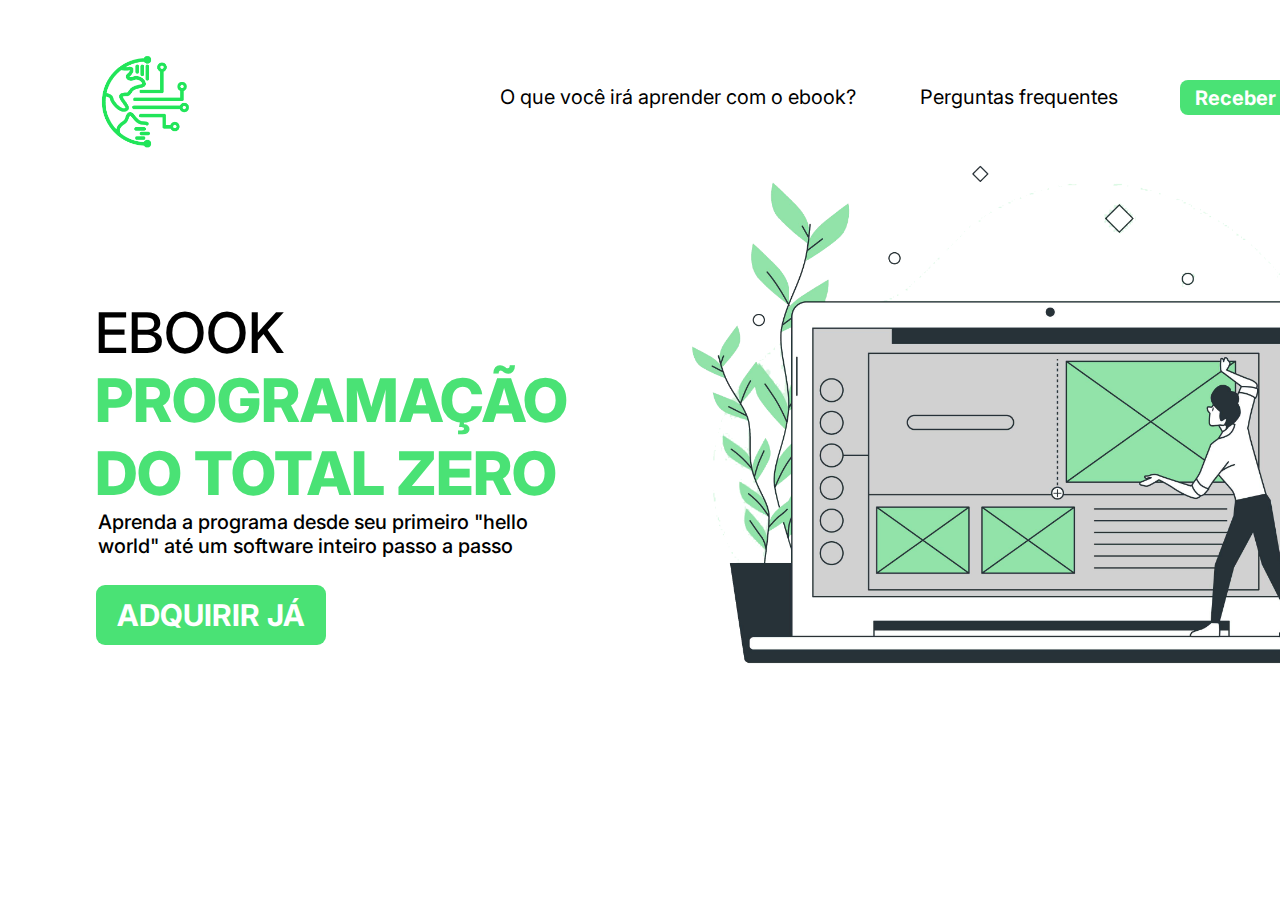
==== landingpage.html @ a174db8d "first-commit" ====
<!DOCTYPE html>
<html lang="en">
<head>
    <meta charset="UTF-8">
    <meta http-equiv="X-UA-Compatible" content="IE=edge">
    <meta name="viewport" content="width=device-width, initial-scale=1.0">
    <title>Landing Page</title>
    <link rel="stylesheet" href="style.css">
    <link rel="preconnect" href="https://fonts.googleapis.com">
    <link rel="preconnect" href="https://fonts.gstatic.com" crossorigin>
    <link href="https://fonts.googleapis.com/css2?family=Inter:wght@300;400&display=swap" rel="stylesheet">
</head>
<body>
    <img src="Images/logo.png" alt="logo-image" class="logo1">
    <h3 class="section1"> O que você irá aprender com o ebook?</h3>
    <h3 class="section2"> Perguntas frequentes</h3>
    <input type="button" value="Receber agora" class="section3">

    <h1 class="title-box1"> EBOOK</h1>
    <h1 class="title-box2">PROGRAMAÇÃO DO TOTAL ZERO</h1>
    <h3 class="subtitle"> Aprenda a programa desde seu primeiro "hello world" até um software inteiro passo a passo</h3>
    <img src="Images/image1.png" alt="main-image" class="image-box">
    <input type="button" value="ADQUIRIR JÁ" class="action-button">
</body>
</html>
---- style.css ----
*{
    margin:0;
    padding: 0;
    box-sizing: border-box;
}

body{
    position: relative;
}

.logo1{
    position: absolute;
    width: 137px;
    height: 116.38px;
    left: 75px;
    top: 46px;
    background: url(logo.png);
}

.section1{
    position: absolute;
    width: 386px;
    height: 41px;
    left: 500px;
    top: 85px;

    font-family: 'Inter';
    font-style: normal;
    font-weight: 400;
    font-size: 20px;
    line-height: 24px;

    color: #000000;
}

.section2{
    position: absolute;
    width: 245px;
    height: 41px;
    left: 920px;
    top: 85px;

    font-family: 'Inter';
    font-style: normal;
    font-weight: 400;
    font-size: 20px;
    line-height: 24px;

    color: #000000;
}

.section3{
    position: absolute;
    width: 170px;
    height: 35px;
    left: 1180px;
    top: 80px;

    font-family: 'Inter';
    font-style: normal;
    font-weight: 700;
    font-size: 20px;
    line-height: 24px;

    color: #FFFFFF;

    background-color: #4AE275;
    border-radius: 8px;
    border: none;
}

.title-box1{
    position: absolute;
    width: 403px;
    height: 76px;
    left: 95px;
    top: 299px;

    font-family: 'Inter';
    font-style: normal;
    font-weight: 500;
    font-size: 56px;
    line-height: 68px;

    color: #000000;
}

.title-box2{
    position: absolute;
    width: 512px;
    height: 149px;
    left: 95px;
    top: 364px;

    font-family: 'Inter';
    font-style: normal;
    font-weight: 800;
    font-size: 60px;
    line-height: 73px;

    color: #4AE275;
}

.subtitle{
    position: absolute;
    width: 473px;
    height: 70px;
    left: 98px;
    top: 510px;

    font-family: 'Inter';
    font-style: normal;
    font-weight: 500;
    font-size: 20px;
    line-height: 24px;

    color: #000000;

}

.image-box{
    position: absolute;
    width: 799px;
    height: 570.71px;
    left: 620px;
    top: 118px;
}

.action-button{
    position: absolute;
    width: 230px;
    height: 60px;
    left: 96px;
    top: 585px;

    font-family: 'Inter';
    font-style: normal;
    font-weight: 700;
    font-size: 30px;
    line-height: 36px;

    color: #FFFFFF;
    background-color: #4AE275;
    border: none;
    border-radius: 9px;
}
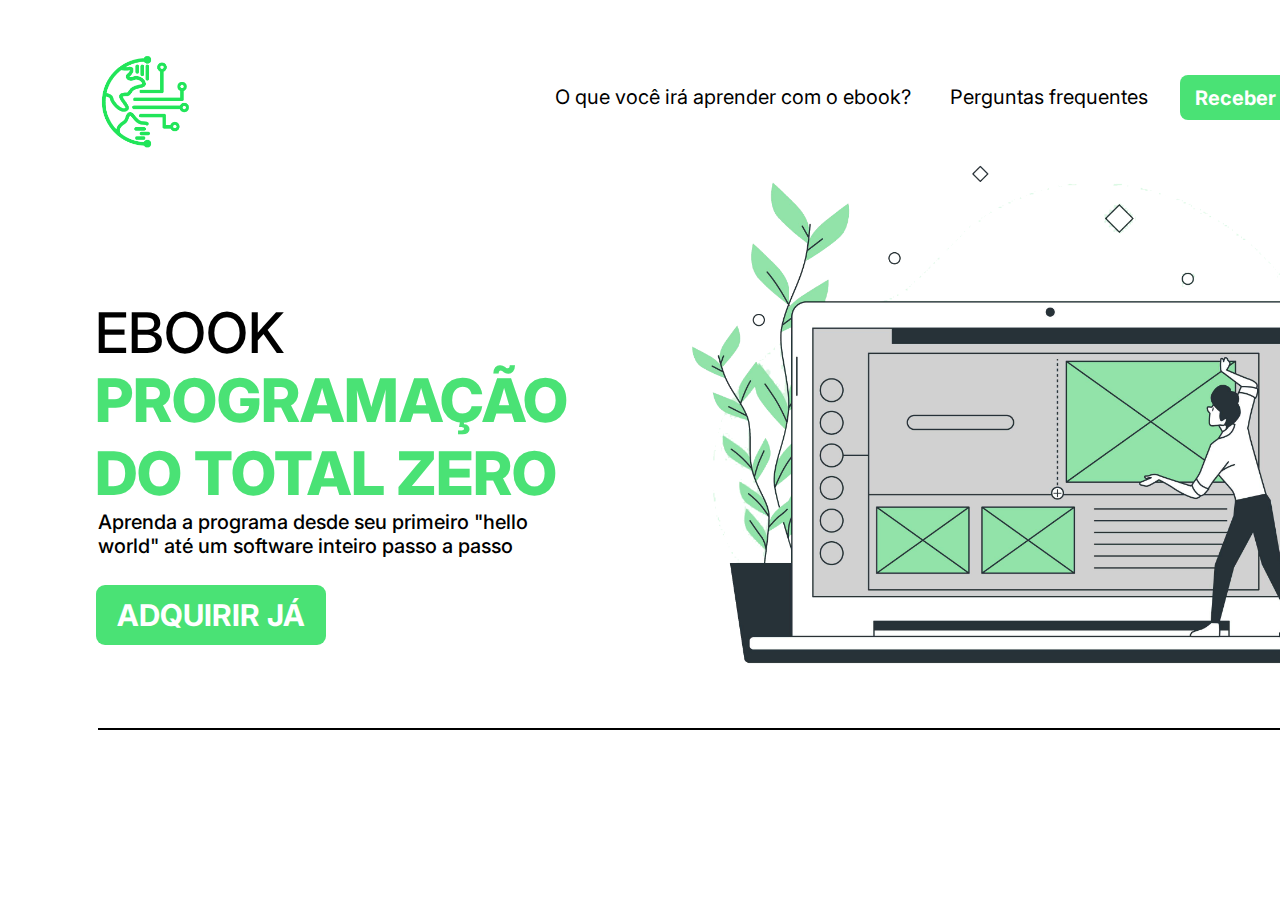
==== commit b7f19df4: "first-change" ====
--- a/landingpage.html
+++ b/landingpage.html
@@ -9,17 +9,21 @@
     <link rel="preconnect" href="https://fonts.googleapis.com">
     <link rel="preconnect" href="https://fonts.gstatic.com" crossorigin>
     <link href="https://fonts.googleapis.com/css2?family=Inter:wght@300;400&display=swap" rel="stylesheet">
+    <link rel="preconnect" href="https://fonts.googleapis.com">
+    <link rel="preconnect" href="https://fonts.gstatic.com" crossorigin>
+    <link href="https://fonts.googleapis.com/css2?family=Inter:wght@300;400;800&display=swap" rel="stylesheet">
 </head>
 <body>
     <img src="Images/logo.png" alt="logo-image" class="logo1">
-    <h3 class="section1"> O que você irá aprender com o ebook?</h3>
-    <h3 class="section2"> Perguntas frequentes</h3>
-    <input type="button" value="Receber agora" class="section3">
+    <h3 class="text1-nav"> O que você irá aprender com o ebook?</h3>
+    <h3 class="text2-nav"> Perguntas frequentes</h3>
+    <input type="button" value="Receber agora" class="button-section">
 
     <h1 class="title-box1"> EBOOK</h1>
     <h1 class="title-box2">PROGRAMAÇÃO DO TOTAL ZERO</h1>
     <h3 class="subtitle"> Aprenda a programa desde seu primeiro "hello world" até um software inteiro passo a passo</h3>
     <img src="Images/image1.png" alt="main-image" class="image-box">
     <input type="button" value="ADQUIRIR JÁ" class="action-button">
+    <p class="div-line"></p>
 </body>
 </html>--- a/style.css
+++ b/style.css
@@ -14,14 +14,13 @@
     height: 116.38px;
     left: 75px;
     top: 46px;
-    background: url(logo.png);
 }
 
-.section1{
+.text1-nav{
     position: absolute;
     width: 386px;
     height: 41px;
-    left: 500px;
+    left: 555px;
     top: 85px;
 
     font-family: 'Inter';
@@ -33,11 +32,11 @@
     color: #000000;
 }
 
-.section2{
+.text2-nav{
     position: absolute;
     width: 245px;
     height: 41px;
-    left: 920px;
+    left: 950px;
     top: 85px;
 
     font-family: 'Inter';
@@ -49,12 +48,12 @@
     color: #000000;
 }
 
-.section3{
+.button-section{
     position: absolute;
     width: 170px;
-    height: 35px;
+    height: 45px;
     left: 1180px;
-    top: 80px;
+    top: 75px;
 
     font-family: 'Inter';
     font-style: normal;
@@ -143,4 +142,14 @@
     background-color: #4AE275;
     border: none;
     border-radius: 9px;
+}
+
+.div-line{    
+    position: absolute;
+    width: 1300px;
+    height: 0px;
+    left: 98px;
+    top: 728px;
+
+    border: 1px solid #000000;
 }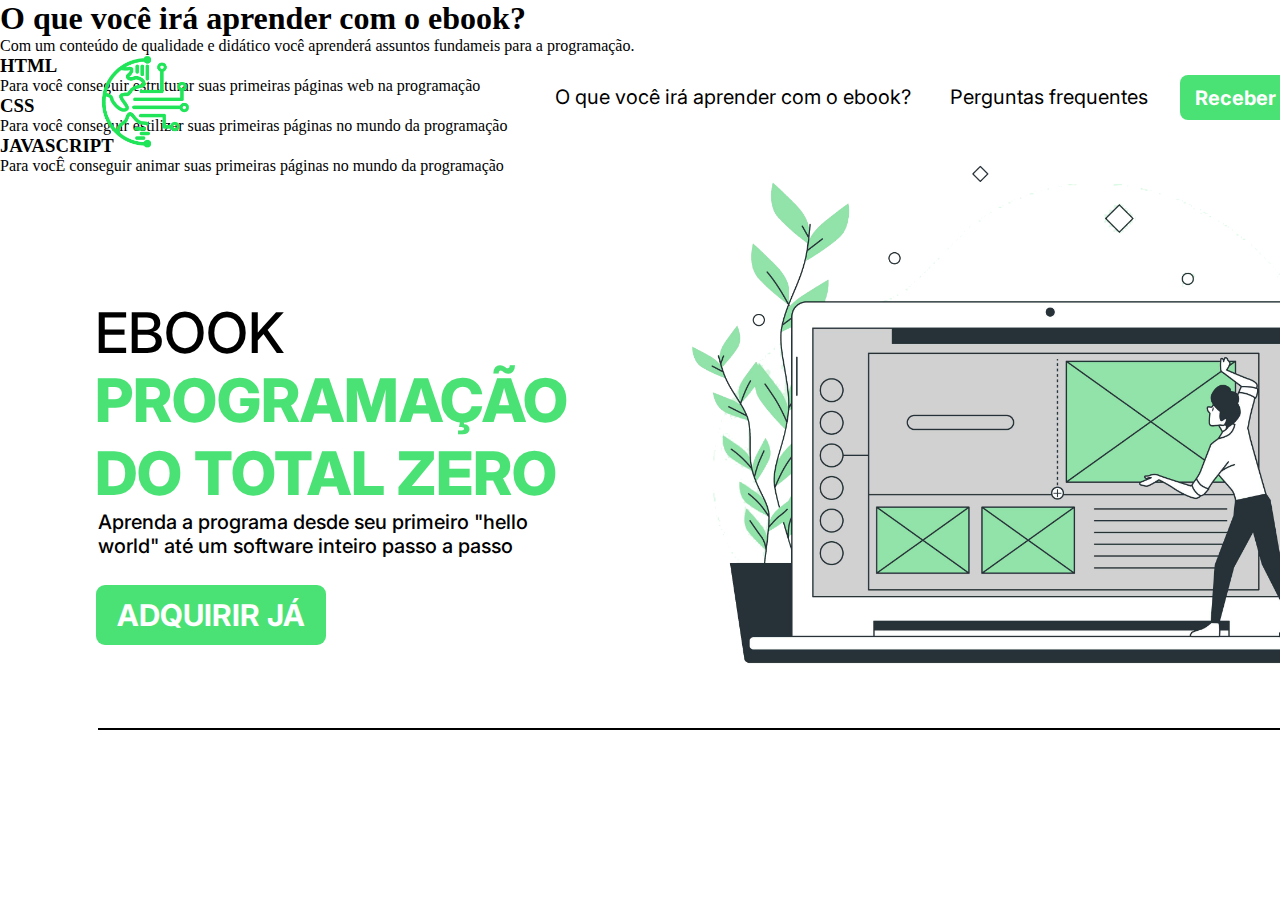
==== commit 88971790: "Escape" ====
--- a/landingpage.html
+++ b/landingpage.html
@@ -14,16 +14,37 @@
     <link href="https://fonts.googleapis.com/css2?family=Inter:wght@300;400;800&display=swap" rel="stylesheet">
 </head>
 <body>
-    <img src="Images/logo.png" alt="logo-image" class="logo1">
-    <h3 class="text1-nav"> O que você irá aprender com o ebook?</h3>
-    <h3 class="text2-nav"> Perguntas frequentes</h3>
-    <input type="button" value="Receber agora" class="button-section">
+    <nav>
+        <img src="Images/logo.png" alt="logo-image" class="logo1">
+        <h3 class="text1-nav"> O que você irá aprender com o ebook?</h3>
+        <h3 class="text2-nav"> Perguntas frequentes</h3>
+        <input type="button" value="Receber agora" class="button-section">
+    </nav>
+    <div class="main-content-box">
+        <h1 class="title-box1"> EBOOK</h1>
+        <h1 class="title-box2">PROGRAMAÇÃO DO TOTAL ZERO</h1>
+        <h3 class="subtitle"> Aprenda a programa desde seu primeiro "hello world" até um software inteiro passo a passo</h3> 
+        <input type="button" value="ADQUIRIR JÁ" class="action-button">
+    </div>
+    <img src="Images/image1.png" alt="main-image" class="image-box">
+    <p class="div-line"></p>
 
-    <h1 class="title-box1"> EBOOK</h1>
-    <h1 class="title-box2">PROGRAMAÇÃO DO TOTAL ZERO</h1>
-    <h3 class="subtitle"> Aprenda a programa desde seu primeiro "hello world" até um software inteiro passo a passo</h3>
-    <img src="Images/image1.png" alt="main-image" class="image-box">
-    <input type="button" value="ADQUIRIR JÁ" class="action-button">
-    <p class="div-line"></p>
+
+    <h1> O que você irá aprender com o ebook?</h1>
+    <p> Com um conteúdo de qualidade e didático você aprenderá assuntos fundameis para a programação.</p>
+
+    <h3> HTML</h3>
+    <p>Para você conseguir estruturar suas primeiras páginas web na programação</p>
+
+    <h3>CSS</h3>
+    <p>Para você conseguir estilizar suas primeiras páginas no mundo da programação</p>
+
+    <h3>JAVASCRIPT</h3>
+    <p>Para vocÊ conseguir animar suas primeiras páginas no mundo da programação</p>
+
+    <p class="div-line2"></p>
+
+
+
 </body>
 </html>